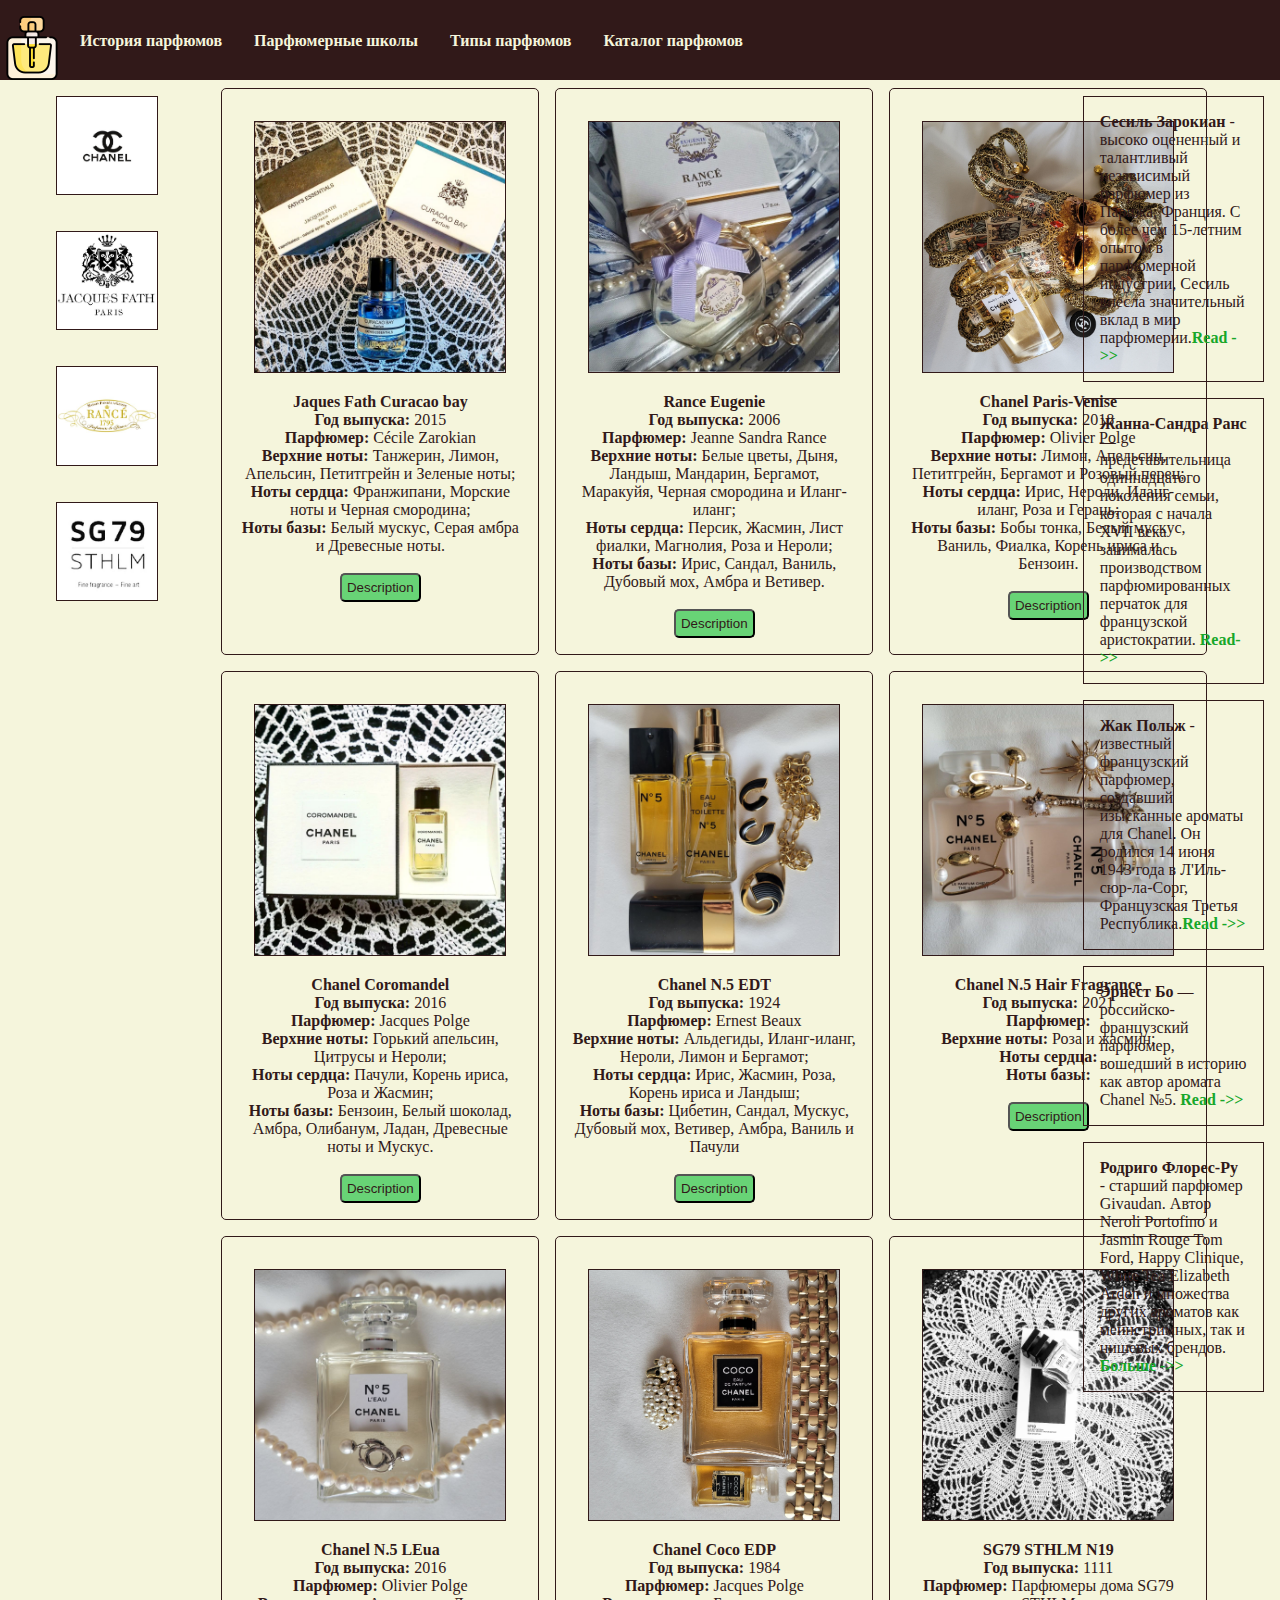
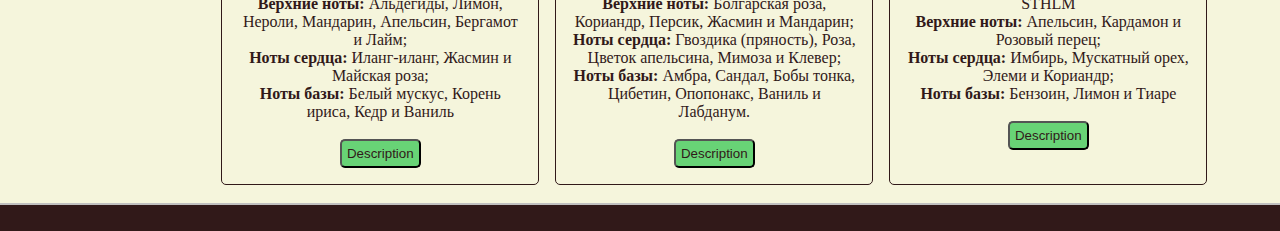
==== cards.html @ 779c65b4 "first commit" ====
<!DOCTYPE html>
<html lang="ru">

<head>
    <meta charset="UTF-8">
    <meta http-equiv="X-UA-Compatible" content="IE=edge">
    <meta name="viewport" content="width=device-width, initial-scale=1.0">
    <link rel="icon" type="image/png" href="static/img/perfume.png">
    <link rel="stylesheet" href="static/style/styles.css">
    <link rel="stylesheet" href="static/style/header.css">
    <link rel="stylesheet" href="static/style/cards.css">
    <link rel="stylesheet" href="static/style/description.css">
    <title>Мои парфюмы</title>
</head>

<body>
    <header>
        <div class="navbar">
            <img src="static/img/perfume.png" alt="...">
            <div class="drop">
                <button class="nav-btn">&#9776;</button>
                <div class="nav-list">
                    <a href="index.html">История парфюмов</a></li>
                    <a href="schools.html">Парфюмерные школы</a></li>
                    <a href="types.html">Типы парфюмов</a></li>
                    <a href="cards.html">Каталог парфюмов</a></li>
                </div>
            </div>
        </div>
    </header>
    <section>
        <div class="main-container">
            <div class="left-bar">
                <a href="https://www.chanel.com/ee/fragrance/" target="_blank"><img
                        src="static/img/brand-logo/Chanel-logo.jpg" alt="Chanel"></a>
                <a href="https://www.jacques-fath-parfums.com/" target="_blank"><img
                        src="static/img/brand-logo/Fath-logo.jpg" alt="Fath"></a>
                <a href="https://www.rance1795.com/en" target="_blank"><img src="static/img/brand-logo/Rance-logo.jpg"
                        alt="Rance"></a>
                <a href="http://www.sg79sthlm.com/" target="_blank"><img src="static/img/brand-logo/SG79STHLM-logo.jpg"
                        alt="SG79STHLM"></a>
            </div>
            <div class="container" id="container">
                <!--here is JS working-->
            </div>
            <div class="right-bar">
                <p><span>Сесиль Зарокиан</span> - высоко оцененный и талантливый независимый парфюмер из Парижа,
                    Франция. С более чем 15-летним опытом в парфюмерной индустрии, Сесиль внесла значительный вклад в
                    мир парфюмерии.<a href="news.html#news1">Read ->></a></p>

                <p><span>Жанна-Сандра Ранс</span> — представительница одиннадцатого поколения семьи, которая с начала
                    XVII века занималась производством парфюмированных перчаток для французской аристократии. <a href="news.html#news2">Read->></a></p>

                <p><span>Жак Польж</span> - известный французский парфюмер, создавший изысканные ароматы для Chanel. Он
                    родился 14 июня 1943 года в Л'Иль-сюр-ла-Сорг, Французская Третья Республика.<a href="news.html#news3">Read ->></a></p>

                <p><span>Эрнест Бо</span> — российско-французский парфюмер, вошедший в историю как автор аромата Chanel
                    №5. <a href="news.html#news4">Read ->></a></p>
                    
                <p><span>Родриго Флорес-Ру</span> - старший парфюмер Givaudan. Автор Neroli Portofino и Jasmin Rouge Tom Ford, Happy Clinique, White
                        Tea Elizabeth Arden и множества других ароматов как мейнстримных, так и нишевых брендов. <a href="news.html#news5"> Больше ->></a></p>
            </div>
        </div>
    </section>
    <footer>

    </footer>

    <script src="static/catalog/parfumes.js"></script>
    <script src="static/catalog/header.js"></script>

</body>

</html>
---- static/style/styles.css ----
:root {
    --color-light: beige;
    --color-mbrown: rgb(131, 68, 68);
    --color-dbrown: rgb(49, 25, 25);
    --color-green: rgb(104, 211, 118);
    --color-dgreen: rgb(23, 167, 42);
}

* {
    margin: 0;
    padding: 0;
}

body {
    background-color: var(--color-light);
}

.main-container {
    display: grid;
    grid-template-columns: repeat(12, 1fr);
}

.left-bar {
    grid-column: 1/3;
    display: inline-block;
    text-align: center;
}

.left-bar img {
    display: center;
    margin: 1em;
    border-style: solid;
    border-width: 0.5px;
    max-width: 100px;
    border-color: var(--color-dbrown);
}

.container {
    grid-column: 3/11;
    box-sizing: border-box;
    color: var(--color-dbrown);
}

.right-bar {
    grid-column: 11/13;
}

.right-bar p {
    margin: 1em;
    padding: 1em;
    border-style: solid;
    border-width: 0.5px;
    color: var(--color-dbrown);
    border-color: var(--color-dbrown);
}

span {
    font-weight: bold;
}
.index {
    padding-top: 20px;
    padding-bottom: 20px;
}

a,
.index a {
    text-decoration: none;
    color: var(--color-dgreen);
    font-weight: bold;
}
.index ul {
    color: var(--color-dgreen);
}

ul {
    padding-left: 3em;
    margin-bottom: 10px;
}

ol {
    padding-left: 1em;
    list-style:decimal;
}

footer {
    width: 98%;
    float: left;
    padding: 1%;
    background-color: var(--color-dbrown);
    color: var(--color-light);
    border-top: 2px solid silver;
    margin-top: 10px;
}

footer #social {
    float: left;
    width: 50%;
}

footer #social img {
    width: 50px;
    float: left;
    margin-right: 5px;

}

footer #rights {
    float: right;
    width: 50%;
    text-align: right;
    font-size: 1.1em;
}

footer #rights img {
    width: 50px;
    height: auto;
    margin-top: 10px;
}
---- static/style/header.css ----
.navbar {
    display: flex;
    background-color: var(--color-dbrown);
    padding-top: 1em;
}

.nav-list {
    display: flex;
}

.nav-list a {
    display: block;
    padding: 1em;
    text-decoration: none;
    color: var(--color-light);
}

.nav-list a:hover {
    background-color: var(--color-mbrown);
}

.nav-btn {
    display: none;
}

@media (max-width: 1000px) {
    .nav-btn {
        font-size: 2em;
        padding-inline: 10px;
        padding-bottom: 3px;
        border: none;
        background-color: var(--color-dbrown);
        display: block;
        cursor: pointer;
        color: var(--color-light);
    }
    .nav-list {
        display: none;
    }
    .nav-btn:hover {
        background-color: var(--color-mbrown);
    }
    .drop:hover .nav-list {
        display: block;
        position: absolute;
        right: 1px;
        background-color: var(--color-dbrown);
    }
    .navbar {
        justify-content: space-between;

    }
}
---- static/style/cards.css ----
.container {
    display: grid;
    grid-template-columns: repeat(3, 1fr);/*ogranicenie po colonkam*/
    grid-template-rows: repeat(3);
}

.card {
    margin: 0.5em;
    padding: 1em;
    border-style: solid;
    border-width: 0.5px;
    border-radius: 5px;
}

.card img {
    display: center;
    margin: 1em;
    border-style: solid;
    border-width: 0.5px;
    max-width: 250px;
}

.card>.parf_card {
    text-align: center;
    color: var(--color-dbrown);
}

.card>.parf_card>button {
    color: var(--color-dbrown);
    background-color: var(--color-green);
    padding: 5px;
    border-radius: 5px;
}

/*media zapros dlja adaptivnosti pod ekraby telefona i plansheta*/
@media (max-width: 1000px) {
    .container {
        grid-template-columns: repeat(2, 1fr);/*ogranicenie po colonkam*/
        grid-template-rows: repeat(5);
    }
}

@media (max-width: 600px) {
    .container {
        grid-template-columns: repeat(1, 1fr);/*ogranicenie po colonkam*/
        grid-template-rows: repeat(9);
    }
    .card {
        margin-inline: 0;
    }
}
---- static/style/description.css ----
.popup {
    display: none;
    position: fixed;
    z-index: 1;
    left: 0;
    top: 0;
    width: 100%;
    height: 100%;
    overflow: auto;
    /*background-color: beige;*/
}
.close {
    color: #aaa;
    font-size: 28px;
    font-weight: bold;
    margin-left: auto;
}

.close:hover,
.close:focus {
    color: black;
    text-decoration: none;
    cursor: pointer;
}

.popup {
    height: max-content;
}

.popup-header {
    background-color: var(--color-dbrown);
    color: var(--color-light);
    display: flex;
    padding: 2px 16px;
}

.popup-body {
    display: flex;
    padding: 2px 16px;
    background-color: var(--color-light);
    color: var(--color-dbrown);
}

.popup-body img {
    display: block;
    margin: 10px;
    height: 400px;
    border-radius: 5px;
}

.popup-footer {
    padding: 2px 16px;
    background-color: var(--color-dbrown);
    color: white;
    height: 30px;
}

.popup-content {
    position: relative;
    background-color: #fefefe;
    margin: auto;
    padding: 0;
    border: 1px solid #888;
    width: 80%;
    box-shadow: 0 4px 8px 0 rgba(0,0,0,0.2), 0 6px 20px rgba(0,0,0,0.19);
    animation-name: animatetop;
    animation-duration: 0.4s;
}

@keyframes animatetop {
    from {
        top: -300px;
        opacity: 0;
    }
    to {
        top: 0;
        opacity: 1;
    }
}
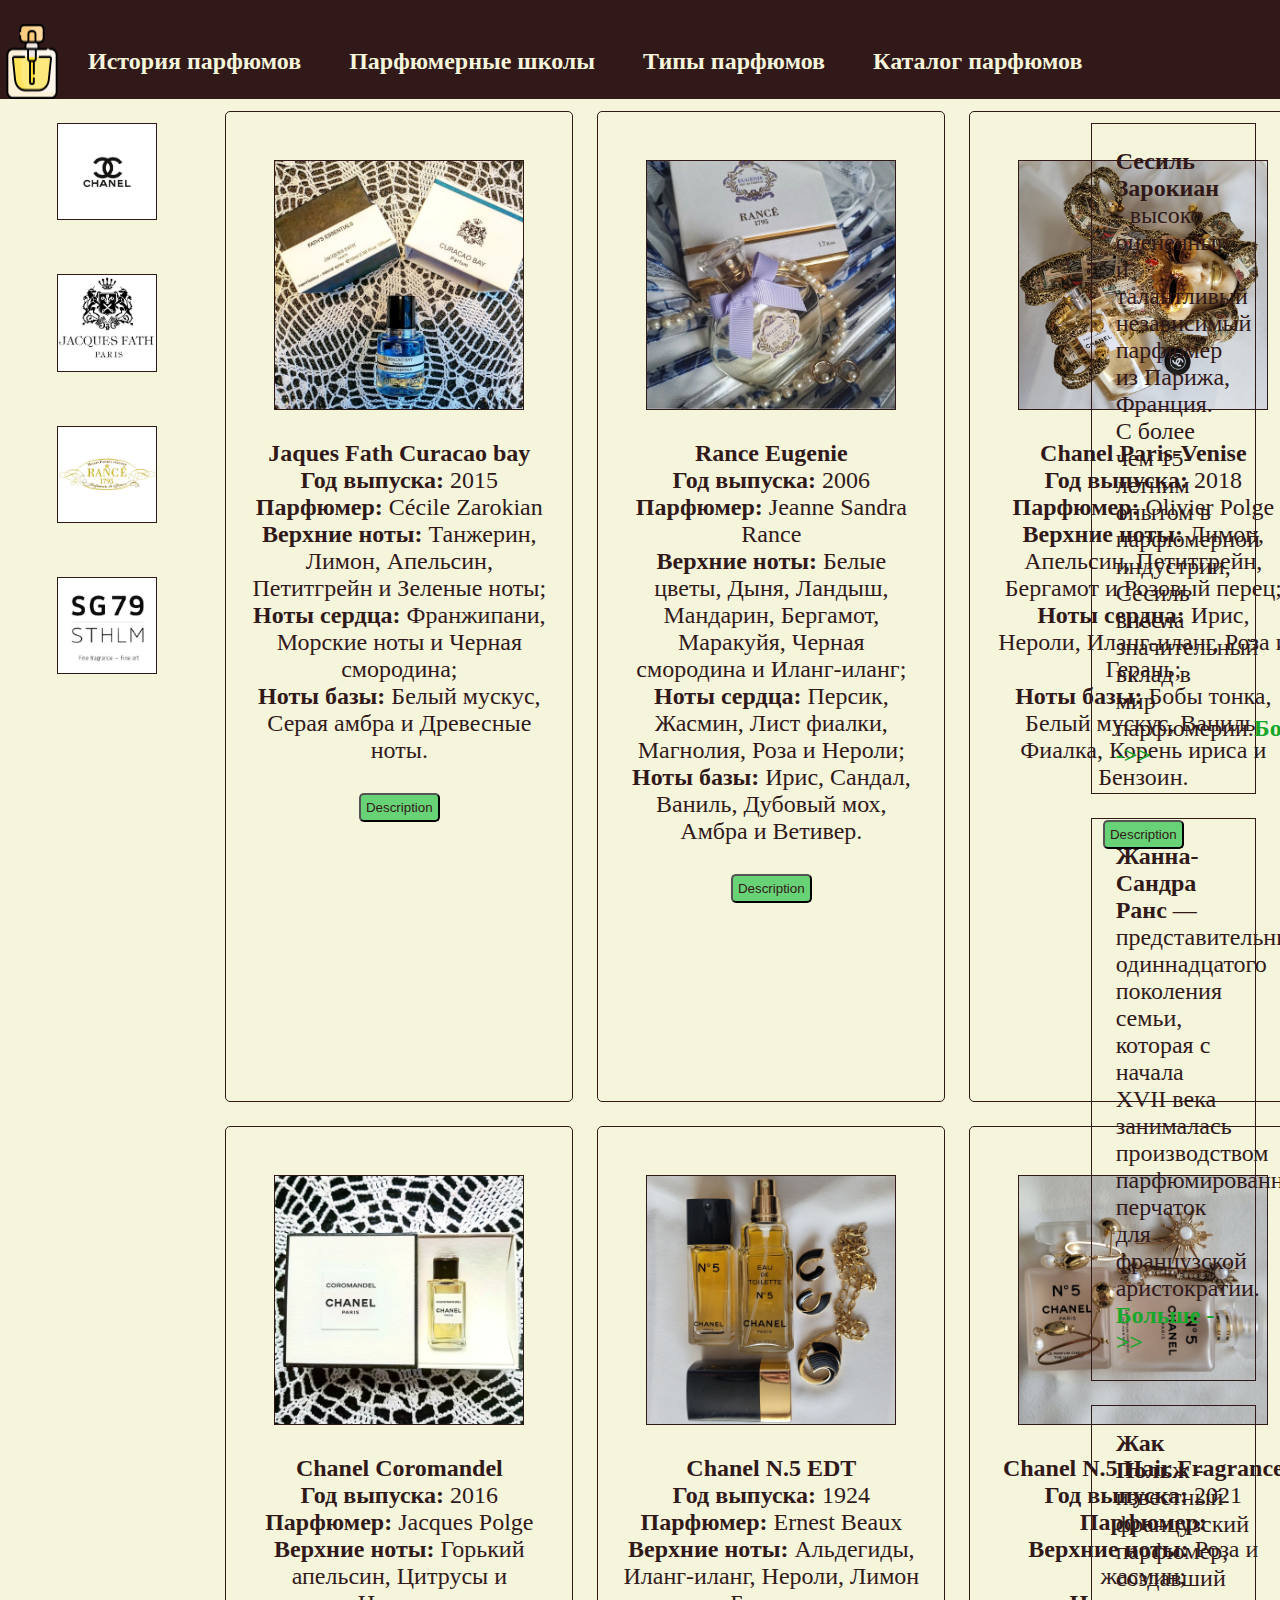
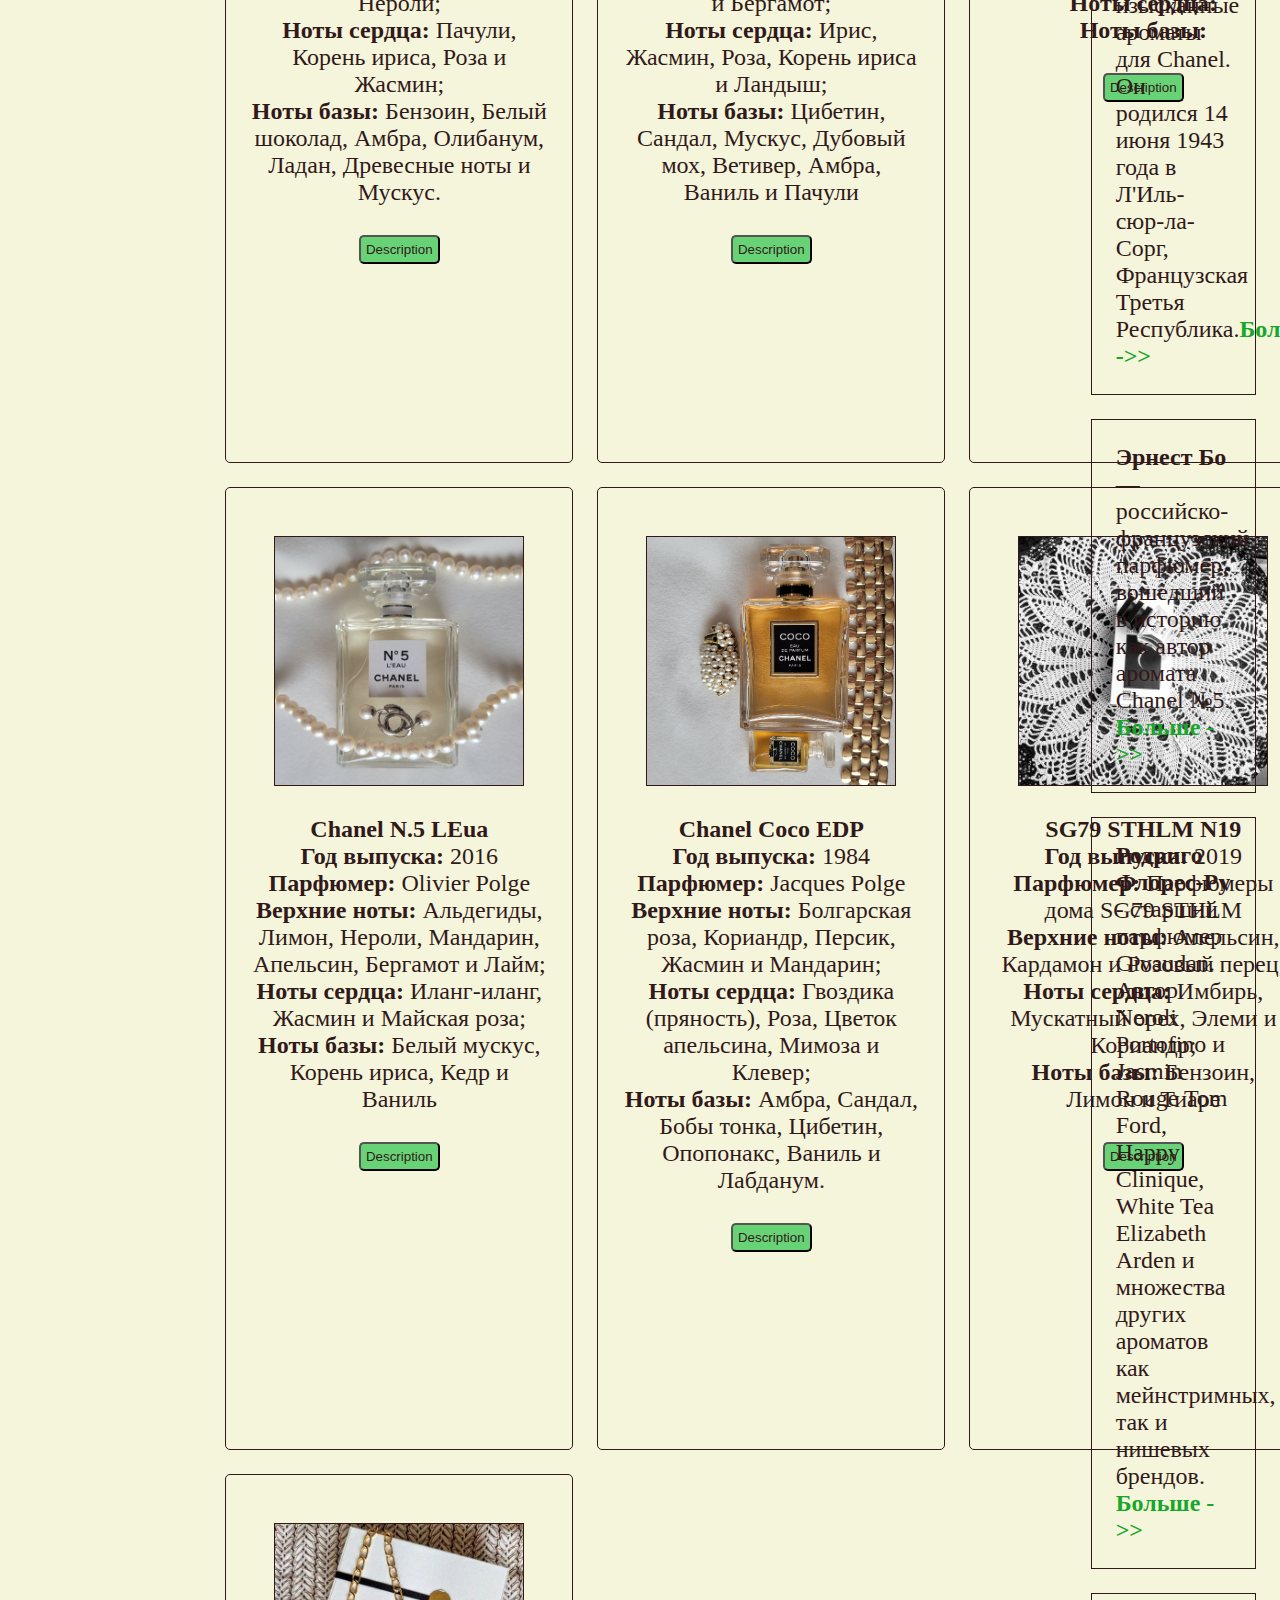
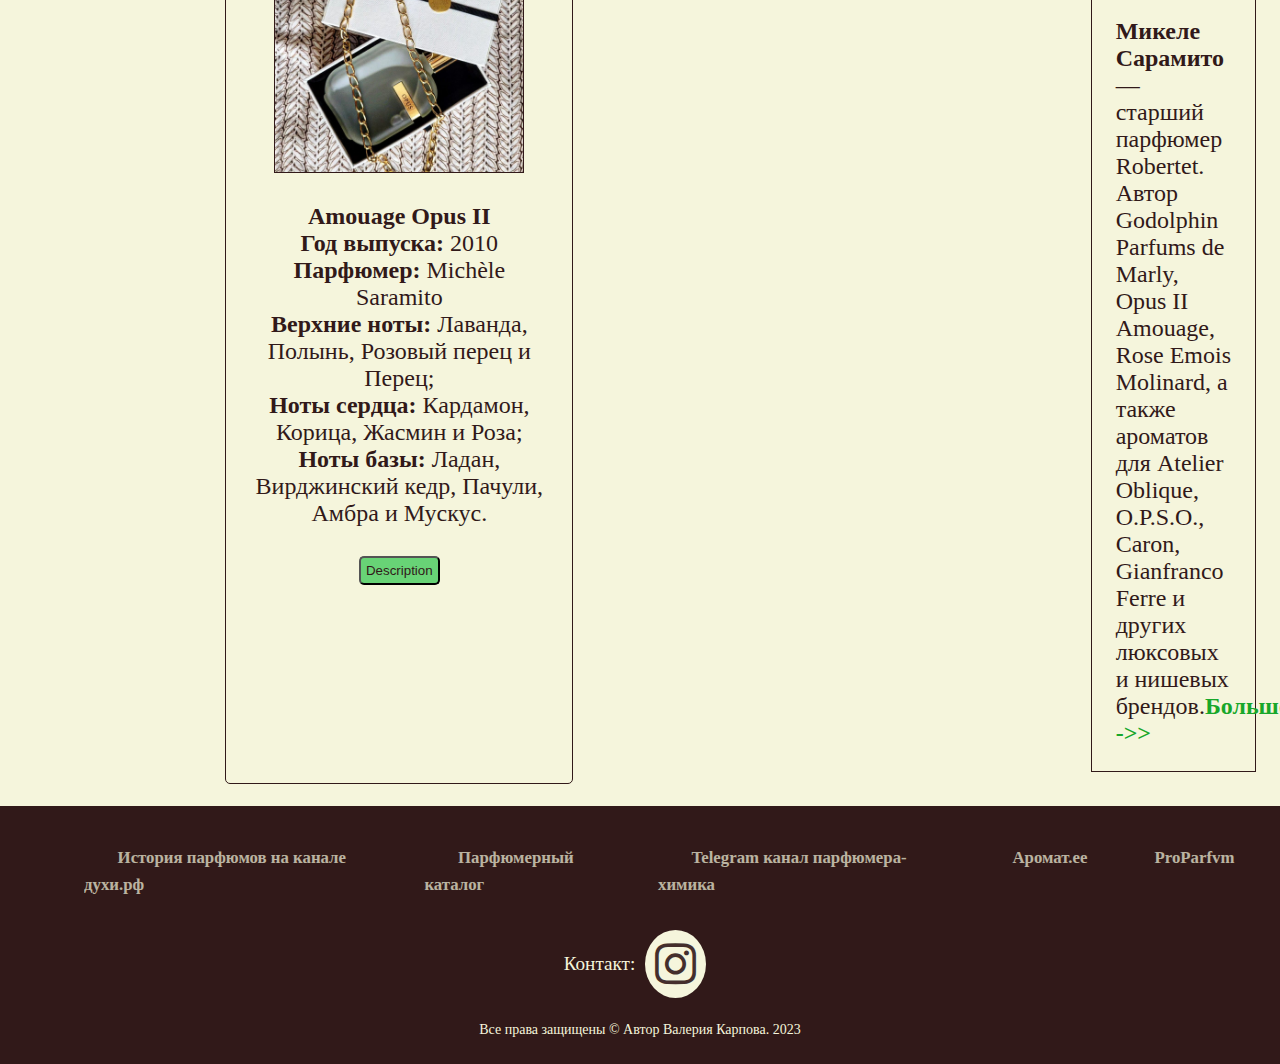
==== commit ae8bcc70: "footer" ====
--- a/cards.html
+++ b/cards.html
@@ -10,6 +10,9 @@
     <link rel="stylesheet" href="static/style/header.css">
     <link rel="stylesheet" href="static/style/cards.css">
     <link rel="stylesheet" href="static/style/description.css">
+    <link rel="stylesheet" href="static/style/footer.css">
+    <!-- Add icon library -->
+    <link rel="stylesheet" href="https://cdnjs.cloudflare.com/ajax/libs/font-awesome/4.7.0/css/font-awesome.min.css">
     <title>Мои парфюмы</title>
 </head>
 
@@ -46,23 +49,49 @@
             <div class="right-bar">
                 <p><span>Сесиль Зарокиан</span> - высоко оцененный и талантливый независимый парфюмер из Парижа,
                     Франция. С более чем 15-летним опытом в парфюмерной индустрии, Сесиль внесла значительный вклад в
-                    мир парфюмерии.<a href="news.html#news1">Read ->></a></p>
+                    мир парфюмерии.<a href="news.html#news1">Больше ->></a></p>
 
                 <p><span>Жанна-Сандра Ранс</span> — представительница одиннадцатого поколения семьи, которая с начала
-                    XVII века занималась производством парфюмированных перчаток для французской аристократии. <a href="news.html#news2">Read->></a></p>
+                    XVII века занималась производством парфюмированных перчаток для французской аристократии. <a
+                        href="news.html#news2">Больше ->></a></p>
 
                 <p><span>Жак Польж</span> - известный французский парфюмер, создавший изысканные ароматы для Chanel. Он
-                    родился 14 июня 1943 года в Л'Иль-сюр-ла-Сорг, Французская Третья Республика.<a href="news.html#news3">Read ->></a></p>
+                    родился 14 июня 1943 года в Л'Иль-сюр-ла-Сорг, Французская Третья Республика.<a
+                        href="news.html#news3">Больше ->></a></p>
 
                 <p><span>Эрнест Бо</span> — российско-французский парфюмер, вошедший в историю как автор аромата Chanel
-                    №5. <a href="news.html#news4">Read ->></a></p>
-                    
-                <p><span>Родриго Флорес-Ру</span> - старший парфюмер Givaudan. Автор Neroli Portofino и Jasmin Rouge Tom Ford, Happy Clinique, White
-                        Tea Elizabeth Arden и множества других ароматов как мейнстримных, так и нишевых брендов. <a href="news.html#news5"> Больше ->></a></p>
+                    №5. <a href="news.html#news4">Больше ->></a></p>
+
+                <p><span>Родриго Флорес-Ру</span> - старший парфюмер Givaudan. Автор Neroli Portofino и Jasmin Rouge Tom
+                    Ford, Happy Clinique, White
+                    Tea Elizabeth Arden и множества других ароматов как мейнстримных, так и нишевых брендов. <a
+                        href="news.html#news5"> Больше ->></a></p>
+
+                <p><span>Микеле Сарамито</span> — старший парфюмер Robertet. Автор Godolphin Parfums de Marly, Opus II
+                    Amouage, Rose Emois Molinard, а также ароматов для Atelier Oblique, O.P.S.O., Caron, Gianfranco
+                    Ferre и других люксовых и нишевых брендов.<a href="news.html#news6">Больше ->></a></p>
             </div>
         </div>
     </section>
     <footer>
+        <div class="footer-container">
+            <div class="footerNav">
+                <ul>
+                    <li><a href="https://youtube.com/playlist?list=PL3ppLheU7W8Q5YRGw70vdPrhgOxrbaWzX">История парфюмов на канале духи.рф</a></li>
+                    <li><a href="shttps://www.fragrantica.ru/">Парфюмерный каталог</a></li>
+                    <li><a href="https://t.me/sciscent">Telegram канал парфюмера-химика</a></li>
+                    <li><a href="https://aromat.ee/">Аромат.ее</a></li>
+                    <li><a href="https://www.parfvm.net">ProParfvm</a></li>
+                </ul>
+            </div>
+            <div class="socialIcons">
+                <p>Контакт:</p>
+                <a href="https://www.instagram.com/valeria_kapriz/"><i class="fa fa-instagram"></i></a>
+            </div>
+            <div class="footerText">
+                <p>Все права защищены &copy; Автор Валерия Карпова. 2023</p>
+            </div>
+        </div>
 
     </footer>
 
--- a/static/style/styles.css
+++ b/static/style/styles.css
@@ -13,6 +13,10 @@
 
 body {
     background-color: var(--color-light);
+    font-size: 1.5em;
+    &._locked {
+        overflow: hidden;
+    }
 }
 
 .main-container {
@@ -54,6 +58,24 @@
     border-color: var(--color-dbrown);
 }
 
+/*media zapros dlja adaptivnosti pod ekraby telefona i plansheta*/
+@media (max-width: 1000px) {
+    .container {
+        grid-template-columns: repeat(2, 1fr);/*ogranicenie po colonkam*/
+        grid-template-rows: repeat(5);
+    }
+}
+
+@media (max-width: 600px) {
+    .container {
+        grid-template-columns: repeat(1, 1fr);/*ogranicenie po colonkam*/
+        grid-template-rows: repeat(9);
+    }
+    .card {
+        margin-inline: 0;
+    }
+}
+
 span {
     font-weight: bold;
 }
@@ -82,37 +104,3 @@
     list-style:decimal;
 }
 
-footer {
-    width: 98%;
-    float: left;
-    padding: 1%;
-    background-color: var(--color-dbrown);
-    color: var(--color-light);
-    border-top: 2px solid silver;
-    margin-top: 10px;
-}
-
-footer #social {
-    float: left;
-    width: 50%;
-}
-
-footer #social img {
-    width: 50px;
-    float: left;
-    margin-right: 5px;
-
-}
-
-footer #rights {
-    float: right;
-    width: 50%;
-    text-align: right;
-    font-size: 1.1em;
-}
-
-footer #rights img {
-    width: 50px;
-    height: auto;
-    margin-top: 10px;
-}--- a/static/style/cards.css
+++ b/static/style/cards.css
@@ -32,20 +32,3 @@
     border-radius: 5px;
 }
 
-/*media zapros dlja adaptivnosti pod ekraby telefona i plansheta*/
-@media (max-width: 1000px) {
-    .container {
-        grid-template-columns: repeat(2, 1fr);/*ogranicenie po colonkam*/
-        grid-template-rows: repeat(5);
-    }
-}
-
-@media (max-width: 600px) {
-    .container {
-        grid-template-columns: repeat(1, 1fr);/*ogranicenie po colonkam*/
-        grid-template-rows: repeat(9);
-    }
-    .card {
-        margin-inline: 0;
-    }
-}--- a/static/style/footer.css
+++ b/static/style/footer.css
@@ -0,0 +1,88 @@
+* {
+    padding: 0;
+    margin: 0;
+    box-sizing: border-box;
+}
+footer {
+    width: 100%;
+    background-color: var(--color-dbrown);
+    color: var(--color-light);
+    margin-top: 10px;
+}
+
+.footer-container {
+    width: 100%;
+    padding: 0.5em;
+}
+
+.socialIcons {
+    display: flex;
+    justify-content: center;
+
+}
+
+.socialIcons a {
+    text-decoration: none;
+    padding: 10px;
+    background-color: var(--color-light);
+    margin: 10px;
+    border-radius: 50%;
+}
+
+.socialIcons a i{
+    font-size: 2em;
+    color: var(--color-dbrown);
+    opacity: 0.9;
+}
+
+.socialIcons p{
+    margin-top: 1.7em;
+    font-size: 0.8em;
+}
+/*hoover effects for */
+.socialIcons i:hover {
+    transition: 0.5s;
+    opacity: 1;
+}
+
+.footerNav {
+    margin: 1em 0;
+}
+
+.footerNav ul {
+    display: flex;
+    justify-content: center;
+    list-style-type: none;
+}
+
+.footerNav ul li a {
+    color: var(--color-light);
+    margin: 2em;
+    text-decoration: none;
+    opacity: 0.7;
+    transition: 0.5s;
+    font-size: 0.7em;
+}
+
+.footerNav ul li a:hover {
+    opacity: 1;
+}
+
+.footerText {
+    display: flex;
+    justify-content: center;
+    color: var(--color-light);
+    margin: 1em;
+    font-size: 14px;
+}
+
+@media (max-width: 700px) {
+    .footerNav ul {
+        flex-direction: column;
+    }
+    .footerNav ul li {
+        width: 100%;
+        text-align: center;
+        margin: 0.5em;
+    }
+}